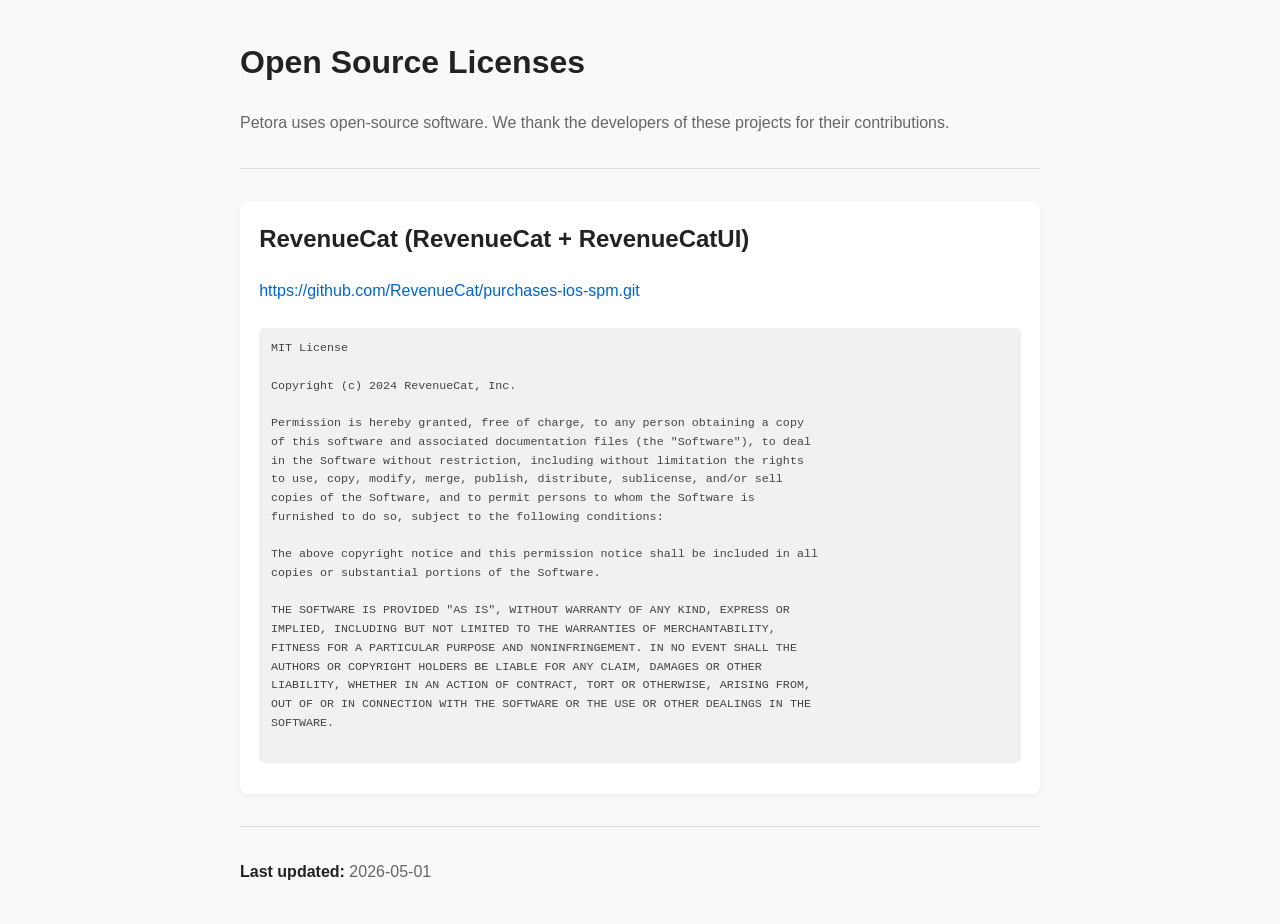
==== licenses.html @ 6a00d254 "Add files via upload" ====
<!DOCTYPE html>
<html lang="en">
<head>
  <meta charset="UTF-8">
  <meta name="viewport" content="width=device-width, initial-scale=1.0">
  <title>Licenses - Petora</title>
  <style>
    body {
      font-family: 'Helvetica Neue', Helvetica, Arial, sans-serif;
      padding: 1em;
      line-height: 1.6;
      max-width: 800px;
      margin: 0 auto;
      background-color: #f9f9f9;
      color: #333;
    }
    h1, h2, strong {
      color: #222;
    }
    p {
      margin-bottom: 1.5em;
      color: #666;
    }
    a {
      color: #0066cc;
      text-decoration: none;
    }
    a:hover {
      text-decoration: underline;
    }
    hr {
      border: none;
      border-top: 1px solid #ddd;
      margin-top: 2em;
      margin-bottom: 2em;
    }
    .license-block {
      background: #fff;
      border-radius: 8px;
      padding: 1.2em;
      box-shadow: 0 2px 5px rgba(0,0,0,0.05);
      margin-bottom: 2em;
    }
    .license-block h2 {
      margin-top: 0;
    }
    pre {
      background: #f1f1f1;
      padding: 1em;
      border-radius: 5px;
      overflow-x: auto;
      white-space: pre-wrap;
      color: #444;
      font-size: 0.9em;
    }
  </style>
</head>
<body>

<h1>Open Source Licenses</h1>
<p>Petora uses open-source software. We thank the developers of these projects for their contributions.</p>

<hr>

<div class="license-block">
  <h2>RevenueCat (RevenueCat + RevenueCatUI)</h2>
  <p><a href="https://github.com/RevenueCat/purchases-ios-spm.git" target="_blank" rel="noopener noreferrer">https://github.com/RevenueCat/purchases-ios-spm.git</a></p>
  <pre>
MIT License

Copyright (c) 2024 RevenueCat, Inc.

Permission is hereby granted, free of charge, to any person obtaining a copy
of this software and associated documentation files (the "Software"), to deal
in the Software without restriction, including without limitation the rights
to use, copy, modify, merge, publish, distribute, sublicense, and/or sell
copies of the Software, and to permit persons to whom the Software is
furnished to do so, subject to the following conditions:

The above copyright notice and this permission notice shall be included in all
copies or substantial portions of the Software.

THE SOFTWARE IS PROVIDED "AS IS", WITHOUT WARRANTY OF ANY KIND, EXPRESS OR
IMPLIED, INCLUDING BUT NOT LIMITED TO THE WARRANTIES OF MERCHANTABILITY,
FITNESS FOR A PARTICULAR PURPOSE AND NONINFRINGEMENT. IN NO EVENT SHALL THE
AUTHORS OR COPYRIGHT HOLDERS BE LIABLE FOR ANY CLAIM, DAMAGES OR OTHER
LIABILITY, WHETHER IN AN ACTION OF CONTRACT, TORT OR OTHERWISE, ARISING FROM,
OUT OF OR IN CONNECTION WITH THE SOFTWARE OR THE USE OR OTHER DEALINGS IN THE
SOFTWARE.
  </pre>
</div>

<hr>

<p><strong>Last updated:</strong> 2026-05-01</p>

</body>
</html>
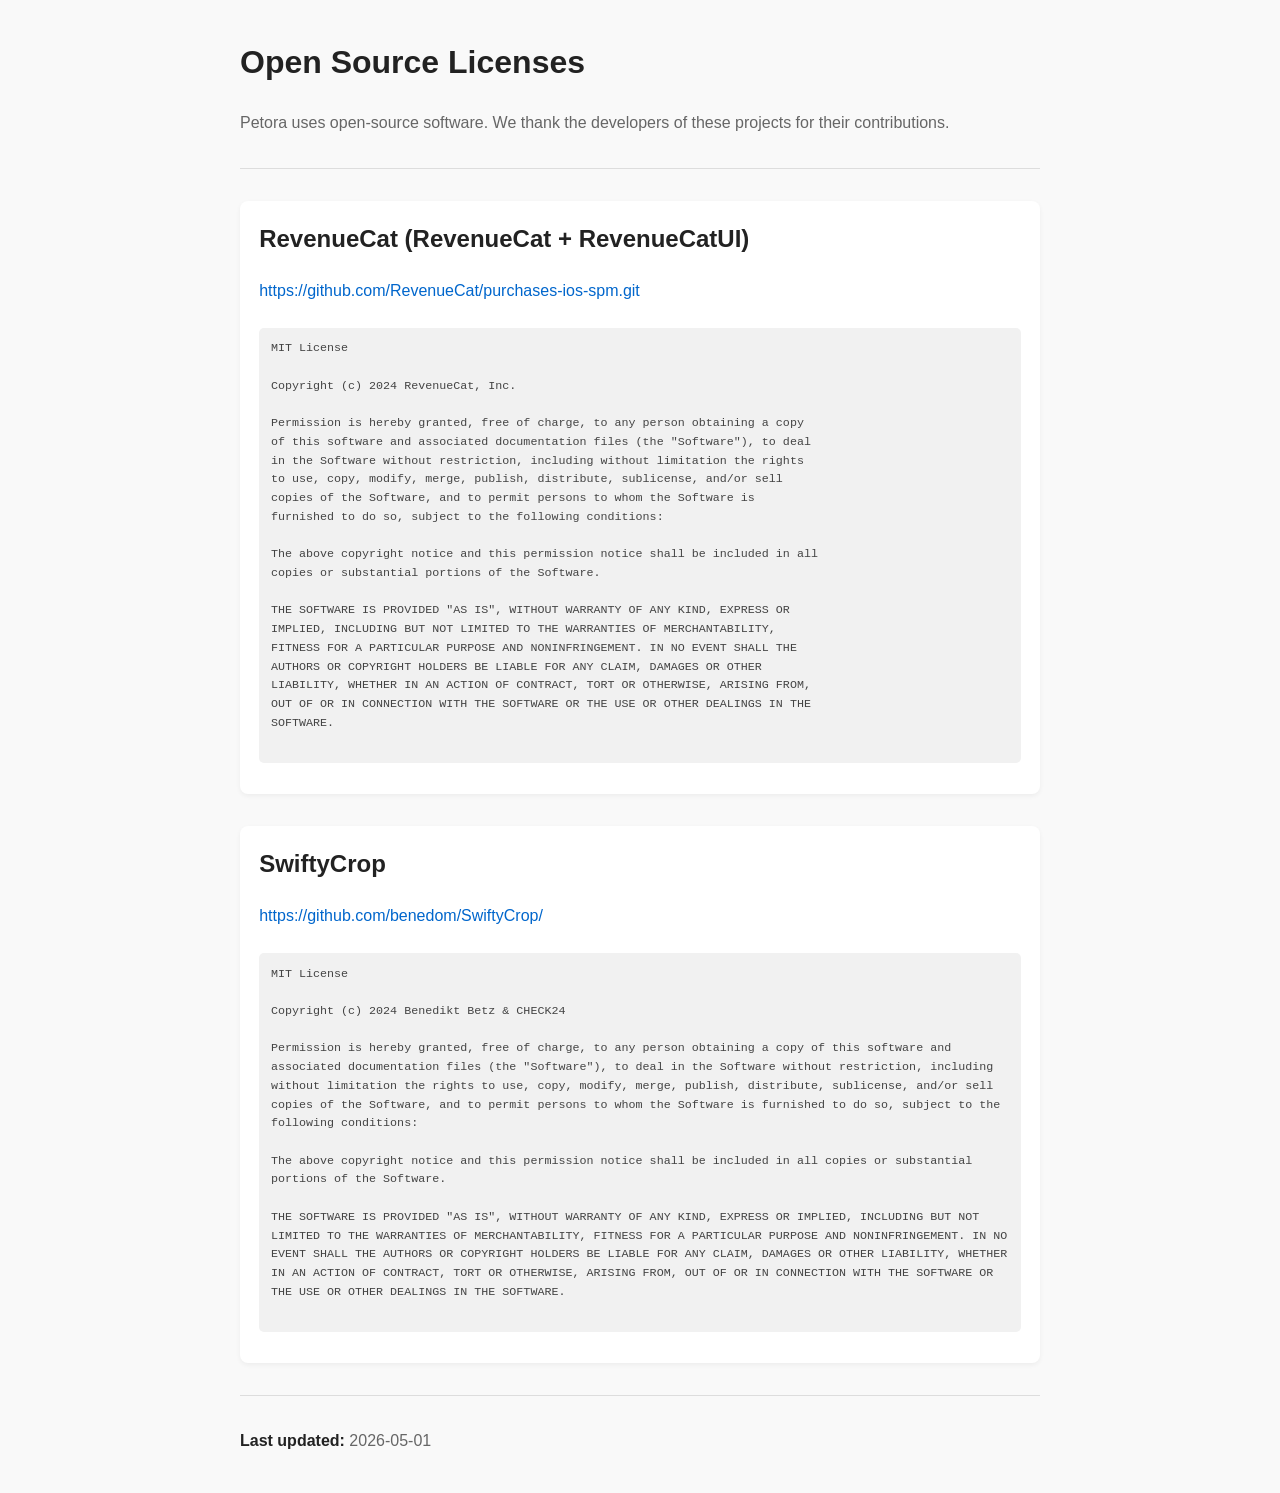
==== commit e2173e6b: "Add MIT License section for SwiftyCrop" ====
--- a/licenses.html
+++ b/licenses.html
@@ -90,6 +90,22 @@
   </pre>
 </div>
 
+<div class="license-block">
+  <h2>SwiftyCrop</h2>
+  <p><a href="https://github.com/benedom/SwiftyCrop/" target="_blank" rel="noopener noreferrer">https://github.com/benedom/SwiftyCrop/</a></p>
+  <pre>
+MIT License
+
+Copyright (c) 2024 Benedikt Betz & CHECK24
+
+Permission is hereby granted, free of charge, to any person obtaining a copy of this software and associated documentation files (the "Software"), to deal in the Software without restriction, including without limitation the rights to use, copy, modify, merge, publish, distribute, sublicense, and/or sell copies of the Software, and to permit persons to whom the Software is furnished to do so, subject to the following conditions:
+
+The above copyright notice and this permission notice shall be included in all copies or substantial portions of the Software.
+
+THE SOFTWARE IS PROVIDED "AS IS", WITHOUT WARRANTY OF ANY KIND, EXPRESS OR IMPLIED, INCLUDING BUT NOT LIMITED TO THE WARRANTIES OF MERCHANTABILITY, FITNESS FOR A PARTICULAR PURPOSE AND NONINFRINGEMENT. IN NO EVENT SHALL THE AUTHORS OR COPYRIGHT HOLDERS BE LIABLE FOR ANY CLAIM, DAMAGES OR OTHER LIABILITY, WHETHER IN AN ACTION OF CONTRACT, TORT OR OTHERWISE, ARISING FROM, OUT OF OR IN CONNECTION WITH THE SOFTWARE OR THE USE OR OTHER DEALINGS IN THE SOFTWARE.
+  </pre>
+</div>
+
 <hr>
 
 <p><strong>Last updated:</strong> 2026-05-01</p>
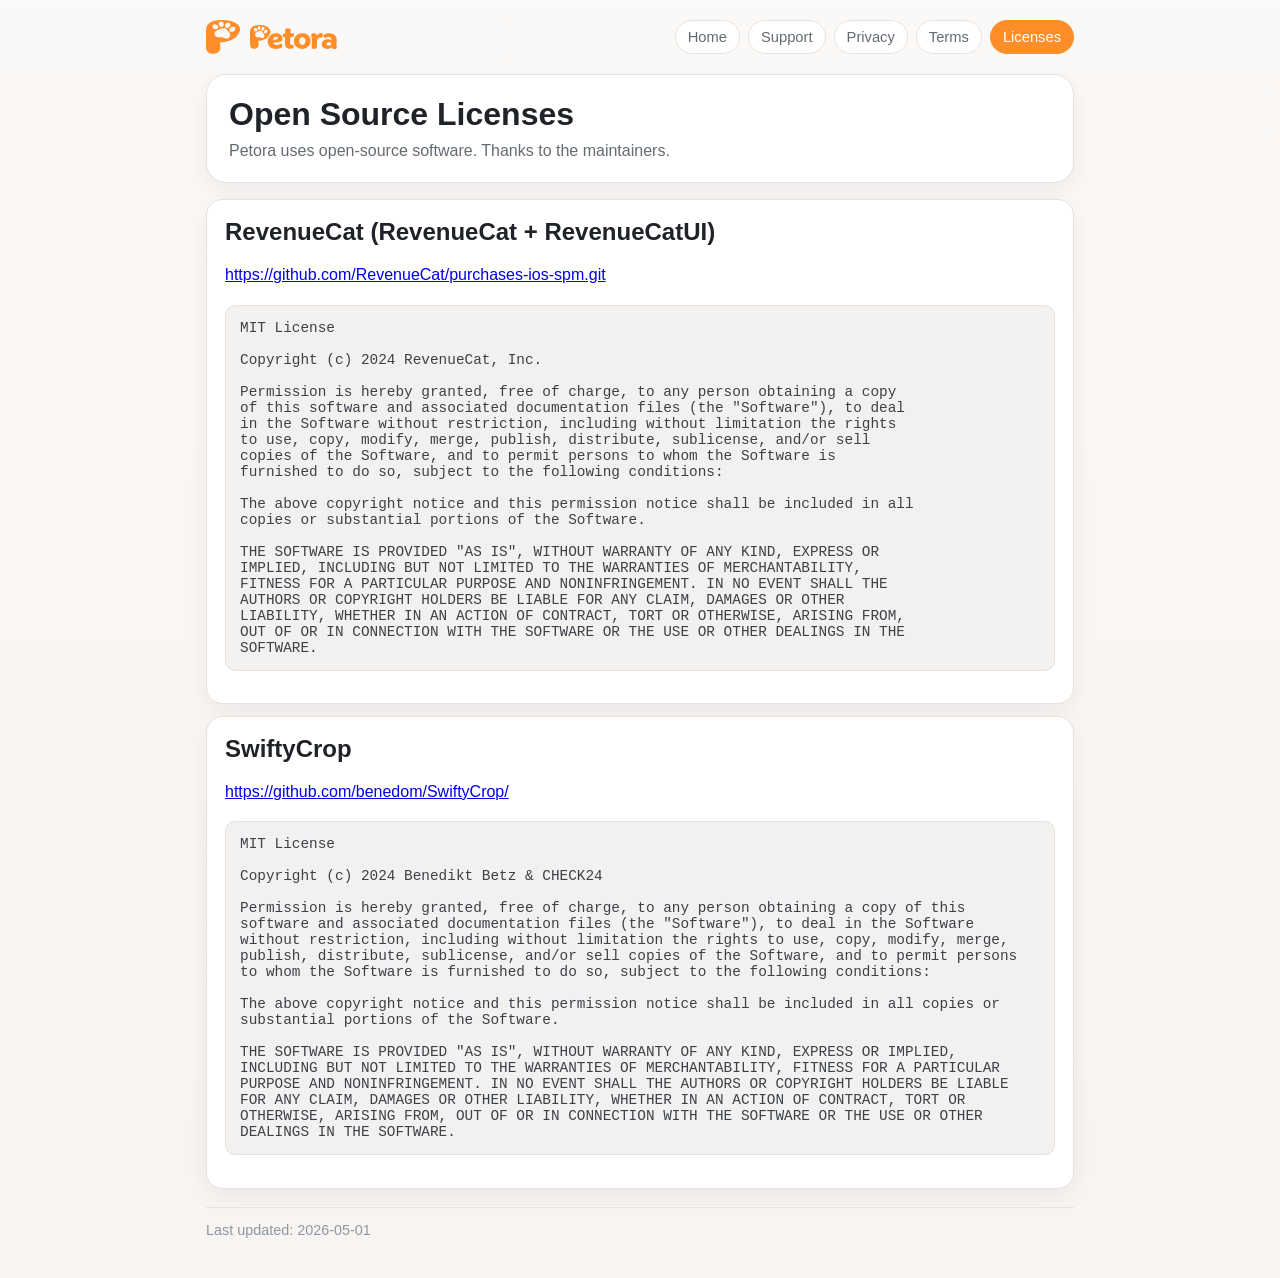
==== commit 52c635ac: "Refactor licenses.html to use external stylesheet" ====
--- a/licenses.html
+++ b/licenses.html
@@ -1,72 +1,36 @@
 <!DOCTYPE html>
 <html lang="en">
 <head>
-  <meta charset="UTF-8">
-  <meta name="viewport" content="width=device-width, initial-scale=1.0">
+  <meta charset="UTF-8" />
+  <meta name="viewport" content="width=device-width, initial-scale=1.0" />
   <title>Licenses - Petora</title>
-  <style>
-    body {
-      font-family: 'Helvetica Neue', Helvetica, Arial, sans-serif;
-      padding: 1em;
-      line-height: 1.6;
-      max-width: 800px;
-      margin: 0 auto;
-      background-color: #f9f9f9;
-      color: #333;
-    }
-    h1, h2, strong {
-      color: #222;
-    }
-    p {
-      margin-bottom: 1.5em;
-      color: #666;
-    }
-    a {
-      color: #0066cc;
-      text-decoration: none;
-    }
-    a:hover {
-      text-decoration: underline;
-    }
-    hr {
-      border: none;
-      border-top: 1px solid #ddd;
-      margin-top: 2em;
-      margin-bottom: 2em;
-    }
-    .license-block {
-      background: #fff;
-      border-radius: 8px;
-      padding: 1.2em;
-      box-shadow: 0 2px 5px rgba(0,0,0,0.05);
-      margin-bottom: 2em;
-    }
-    .license-block h2 {
-      margin-top: 0;
-    }
-    pre {
-      background: #f1f1f1;
-      padding: 1em;
-      border-radius: 5px;
-      overflow-x: auto;
-      white-space: pre-wrap;
-      color: #444;
-      font-size: 0.9em;
-    }
-  </style>
+  <link rel="stylesheet" href="styles.css" />
 </head>
 <body>
+  <div class="container">
+    <header class="topbar">
+      <div class="brand-wrap">
+        <img class="logo-mark" src="svgviewer-output-3.svg" alt="Petora logo mark" />
+        <img class="logo-wordmark" src="Group-2.svg" alt="Petora" />
+      </div>
+      <nav class="nav">
+        <a href="index.html">Home</a>
+        <a href="support.html">Support</a>
+        <a href="privacy-policy.html">Privacy</a>
+        <a href="tcs.html">Terms</a>
+        <a class="active" href="licenses.html">Licenses</a>
+      </nav>
+    </header>
 
-<h1>Open Source Licenses</h1>
-<p>Petora uses open-source software. We thank the developers of these projects for their contributions.</p>
+    <section class="hero">
+      <h1>Open Source Licenses</h1>
+      <p>Petora uses open-source software. Thanks to the maintainers.</p>
+    </section>
 
-<hr>
-
-<div class="license-block">
-  <h2>RevenueCat (RevenueCat + RevenueCatUI)</h2>
-  <p><a href="https://github.com/RevenueCat/purchases-ios-spm.git" target="_blank" rel="noopener noreferrer">https://github.com/RevenueCat/purchases-ios-spm.git</a></p>
-  <pre>
-MIT License
+    <section class="legal-block">
+      <h2>RevenueCat (RevenueCat + RevenueCatUI)</h2>
+      <p><a href="https://github.com/RevenueCat/purchases-ios-spm.git" target="_blank" rel="noopener noreferrer">https://github.com/RevenueCat/purchases-ios-spm.git</a></p>
+      <pre>MIT License
 
 Copyright (c) 2024 RevenueCat, Inc.
 
@@ -86,15 +50,13 @@
 AUTHORS OR COPYRIGHT HOLDERS BE LIABLE FOR ANY CLAIM, DAMAGES OR OTHER
 LIABILITY, WHETHER IN AN ACTION OF CONTRACT, TORT OR OTHERWISE, ARISING FROM,
 OUT OF OR IN CONNECTION WITH THE SOFTWARE OR THE USE OR OTHER DEALINGS IN THE
-SOFTWARE.
-  </pre>
-</div>
+SOFTWARE.</pre>
+    </section>
 
-<div class="license-block">
-  <h2>SwiftyCrop</h2>
-  <p><a href="https://github.com/benedom/SwiftyCrop/" target="_blank" rel="noopener noreferrer">https://github.com/benedom/SwiftyCrop/</a></p>
-  <pre>
-MIT License
+    <section class="legal-block">
+      <h2>SwiftyCrop</h2>
+      <p><a href="https://github.com/benedom/SwiftyCrop/" target="_blank" rel="noopener noreferrer">https://github.com/benedom/SwiftyCrop/</a></p>
+      <pre>MIT License
 
 Copyright (c) 2024 Benedikt Betz & CHECK24
 
@@ -102,13 +64,12 @@
 
 The above copyright notice and this permission notice shall be included in all copies or substantial portions of the Software.
 
-THE SOFTWARE IS PROVIDED "AS IS", WITHOUT WARRANTY OF ANY KIND, EXPRESS OR IMPLIED, INCLUDING BUT NOT LIMITED TO THE WARRANTIES OF MERCHANTABILITY, FITNESS FOR A PARTICULAR PURPOSE AND NONINFRINGEMENT. IN NO EVENT SHALL THE AUTHORS OR COPYRIGHT HOLDERS BE LIABLE FOR ANY CLAIM, DAMAGES OR OTHER LIABILITY, WHETHER IN AN ACTION OF CONTRACT, TORT OR OTHERWISE, ARISING FROM, OUT OF OR IN CONNECTION WITH THE SOFTWARE OR THE USE OR OTHER DEALINGS IN THE SOFTWARE.
-  </pre>
-</div>
+THE SOFTWARE IS PROVIDED "AS IS", WITHOUT WARRANTY OF ANY KIND, EXPRESS OR IMPLIED, INCLUDING BUT NOT LIMITED TO THE WARRANTIES OF MERCHANTABILITY, FITNESS FOR A PARTICULAR PURPOSE AND NONINFRINGEMENT. IN NO EVENT SHALL THE AUTHORS OR COPYRIGHT HOLDERS BE LIABLE FOR ANY CLAIM, DAMAGES OR OTHER LIABILITY, WHETHER IN AN ACTION OF CONTRACT, TORT OR OTHERWISE, ARISING FROM, OUT OF OR IN CONNECTION WITH THE SOFTWARE OR THE USE OR OTHER DEALINGS IN THE SOFTWARE.</pre>
+    </section>
 
-<hr>
-
-<p><strong>Last updated:</strong> 2026-05-01</p>
-
+    <footer class="footer">
+      Last updated: 2026-05-01
+    </footer>
+  </div>
 </body>
 </html>
--- a/styles.css
+++ b/styles.css
@@ -0,0 +1,111 @@
+:root{
+  --bg:#f7f4f2;
+  --card:#ffffff;
+  --text:#1f2328;
+  --muted:#646b73;
+  --border:#e8e2dd;
+  --accent:#ff8d28;
+  --accent-press:#f47f19;
+  --radius:16px;
+  --shadow:0 8px 24px rgba(22,24,28,.06);
+}
+
+*{box-sizing:border-box}
+body{
+  margin:0;
+  font-family:-apple-system,BlinkMacSystemFont,"SF Pro Text","Helvetica Neue",Arial,sans-serif;
+  background:linear-gradient(180deg,#fbf9f7 0%,var(--bg) 100%);
+  color:var(--text);
+}
+.container{max-width:900px;margin:0 auto;padding:20px 16px 40px}
+.topbar{
+  display:flex;align-items:center;gap:10px;flex-wrap:wrap;
+  margin-bottom:20px;
+}
+.logo-mark{
+  width:34px;height:34px;display:block;
+}
+.logo-wordmark{
+  height:24px;display:block;
+}
+.brand-wrap{display:flex;align-items:center;gap:10px}
+.nav{margin-left:auto;display:flex;gap:8px;flex-wrap:wrap}
+.nav a{
+  text-decoration:none;color:var(--muted);
+  background:#fff;border:1px solid var(--border);
+  border-radius:999px;padding:8px 12px;font-size:.92rem;
+}
+.nav a.active{background:var(--accent);border-color:var(--accent);color:#fff}
+
+.hero{
+  background:var(--card);
+  border:1px solid var(--border);
+  border-radius:20px;
+  box-shadow:var(--shadow);
+  padding:22px;
+  margin-bottom:16px;
+}
+.hero h1{font-size:2rem;line-height:1.1;margin:0 0 10px}
+.hero p{margin:0;color:var(--muted)}
+
+.grid{display:grid;grid-template-columns:1fr;gap:14px}
+.card{
+  background:var(--card);
+  border:1px solid var(--border);
+  border-radius:var(--radius);
+  box-shadow:var(--shadow);
+  padding:18px;
+}
+.card h2{margin:0 0 8px;font-size:1.1rem}
+.card p{margin:0;color:var(--muted);line-height:1.65}
+.card a{color:#2f6df6;text-decoration:none}
+.card a:hover{text-decoration:underline}
+
+.cta{
+  display:inline-block;
+  margin-top:10px;
+  background:var(--accent);
+  color:#fff !important;
+  text-decoration:none;
+  border-radius:12px;
+  padding:10px 14px;
+  font-weight:600;
+}
+.cta:hover{background:var(--accent-press);text-decoration:none}
+
+.legal-block{
+  background:#fff;
+  border:1px solid var(--border);
+  border-radius:var(--radius);
+  box-shadow:var(--shadow);
+  padding:18px;
+  margin-bottom:12px;
+}
+.legal-block h2{margin:0 0 8px}
+.legal-block p,.legal-block li{color:var(--muted);line-height:1.65}
+.legal-block ul{margin:.25em 0 0 1.2em}
+
+pre{
+  background:#f3f1ef;
+  border:1px solid var(--border);
+  border-radius:10px;
+  padding:14px;
+  overflow-x:auto;
+  white-space:pre-wrap;
+  color:#3b4148;
+  font-size:.9rem;
+}
+
+.footer{
+  margin-top:18px;
+  padding-top:14px;
+  border-top:1px solid var(--border);
+  color:#9097a0;
+  font-size:.9rem;
+}
+.footer a{color:#59636f;text-decoration:none}
+.footer a:hover{text-decoration:underline}
+
+@media (min-width:700px){
+  .grid-2{grid-template-columns:1fr 1fr}
+}
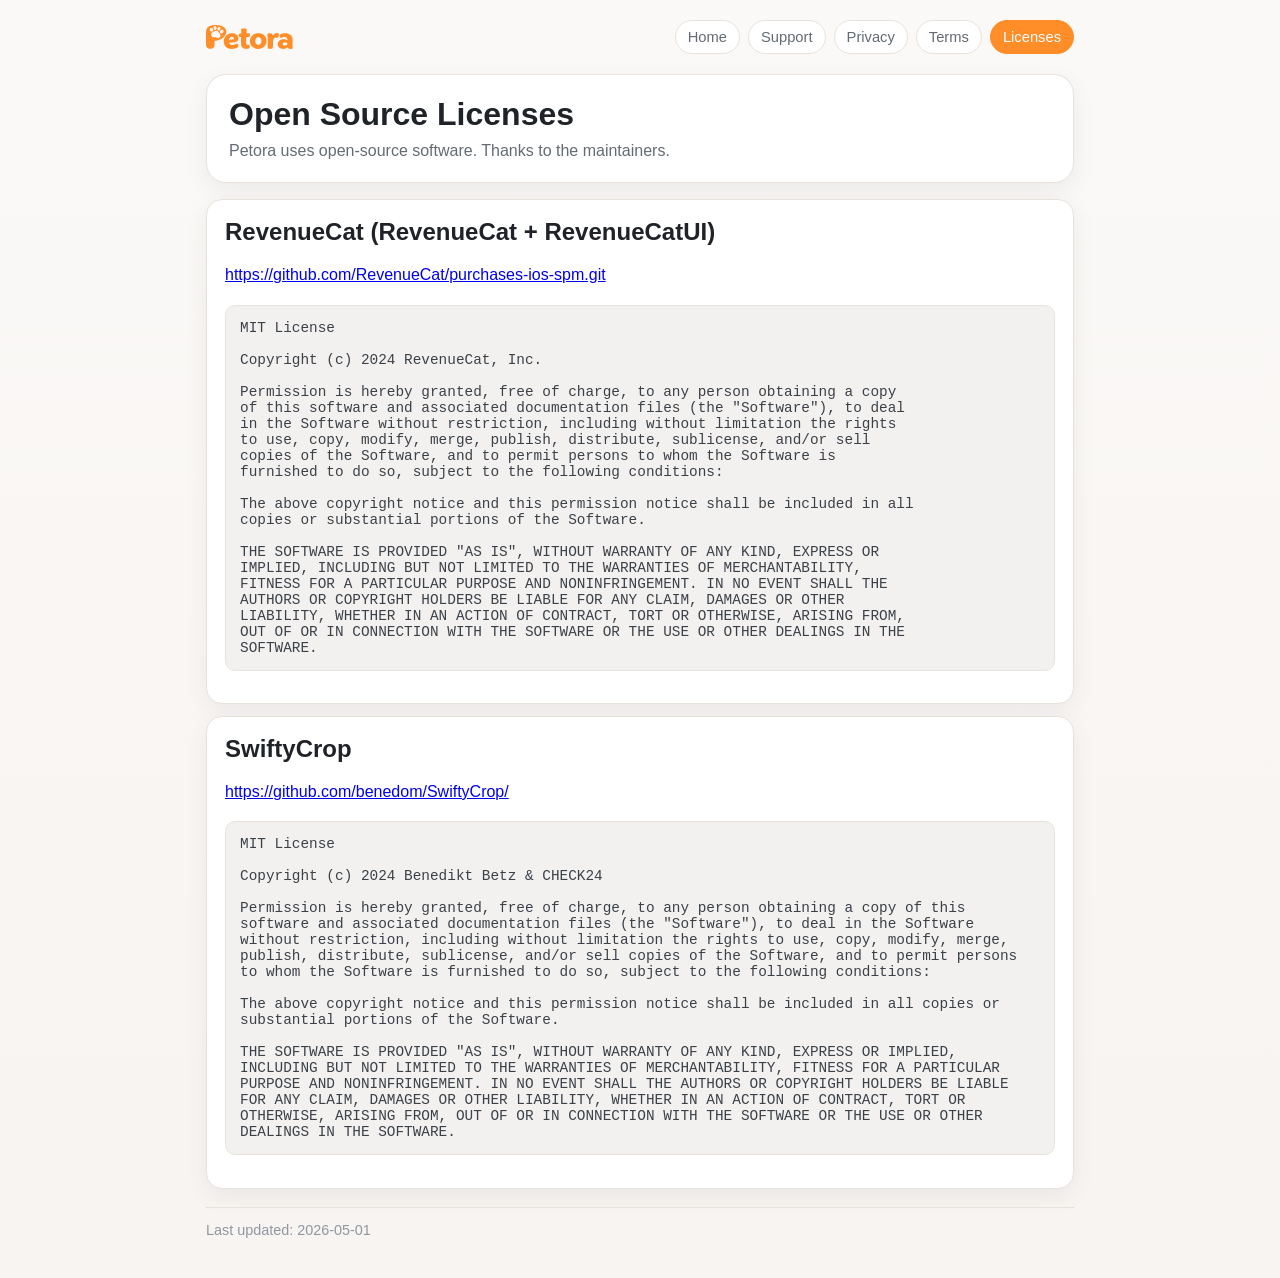
==== commit 631e581b: "Remove logo mark image from licenses page" ====
--- a/licenses.html
+++ b/licenses.html
@@ -10,7 +10,6 @@
   <div class="container">
     <header class="topbar">
       <div class="brand-wrap">
-        <img class="logo-mark" src="svgviewer-output-3.svg" alt="Petora logo mark" />
         <img class="logo-wordmark" src="Group-2.svg" alt="Petora" />
       </div>
       <nav class="nav">
